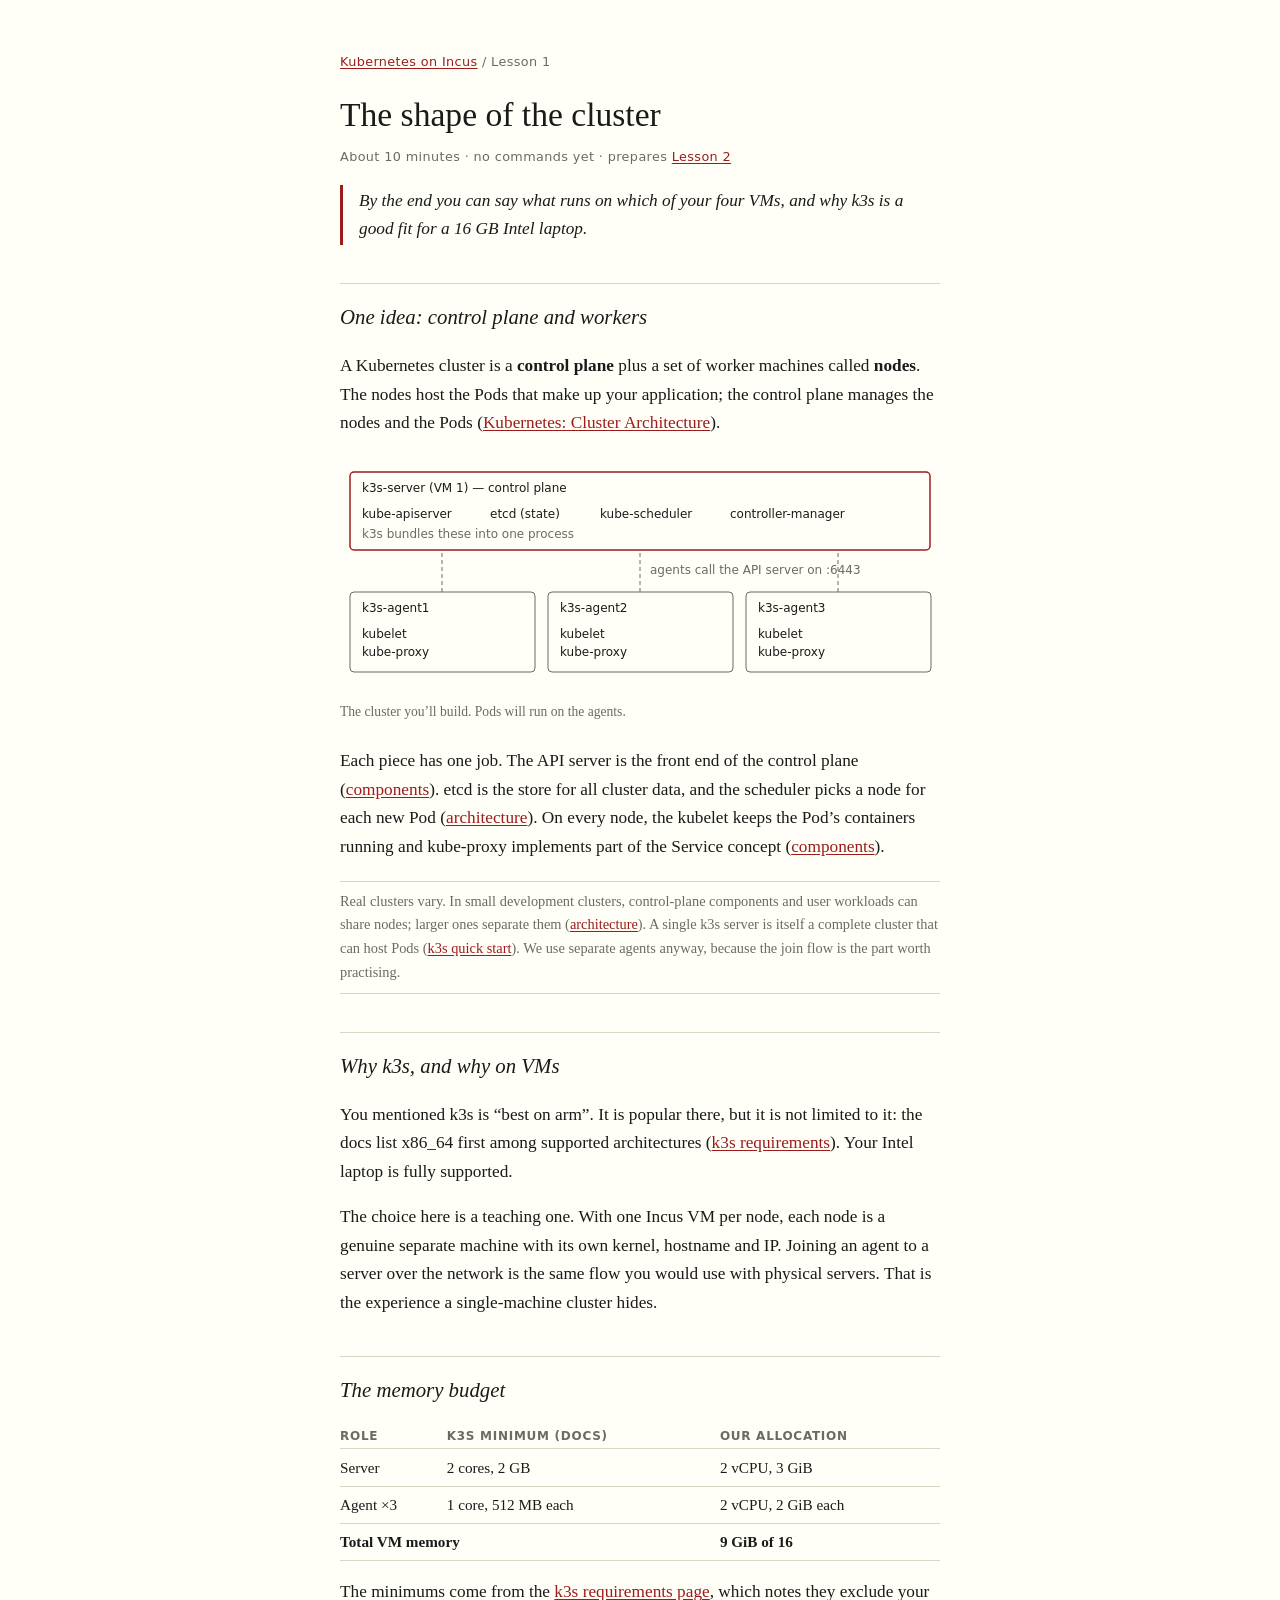
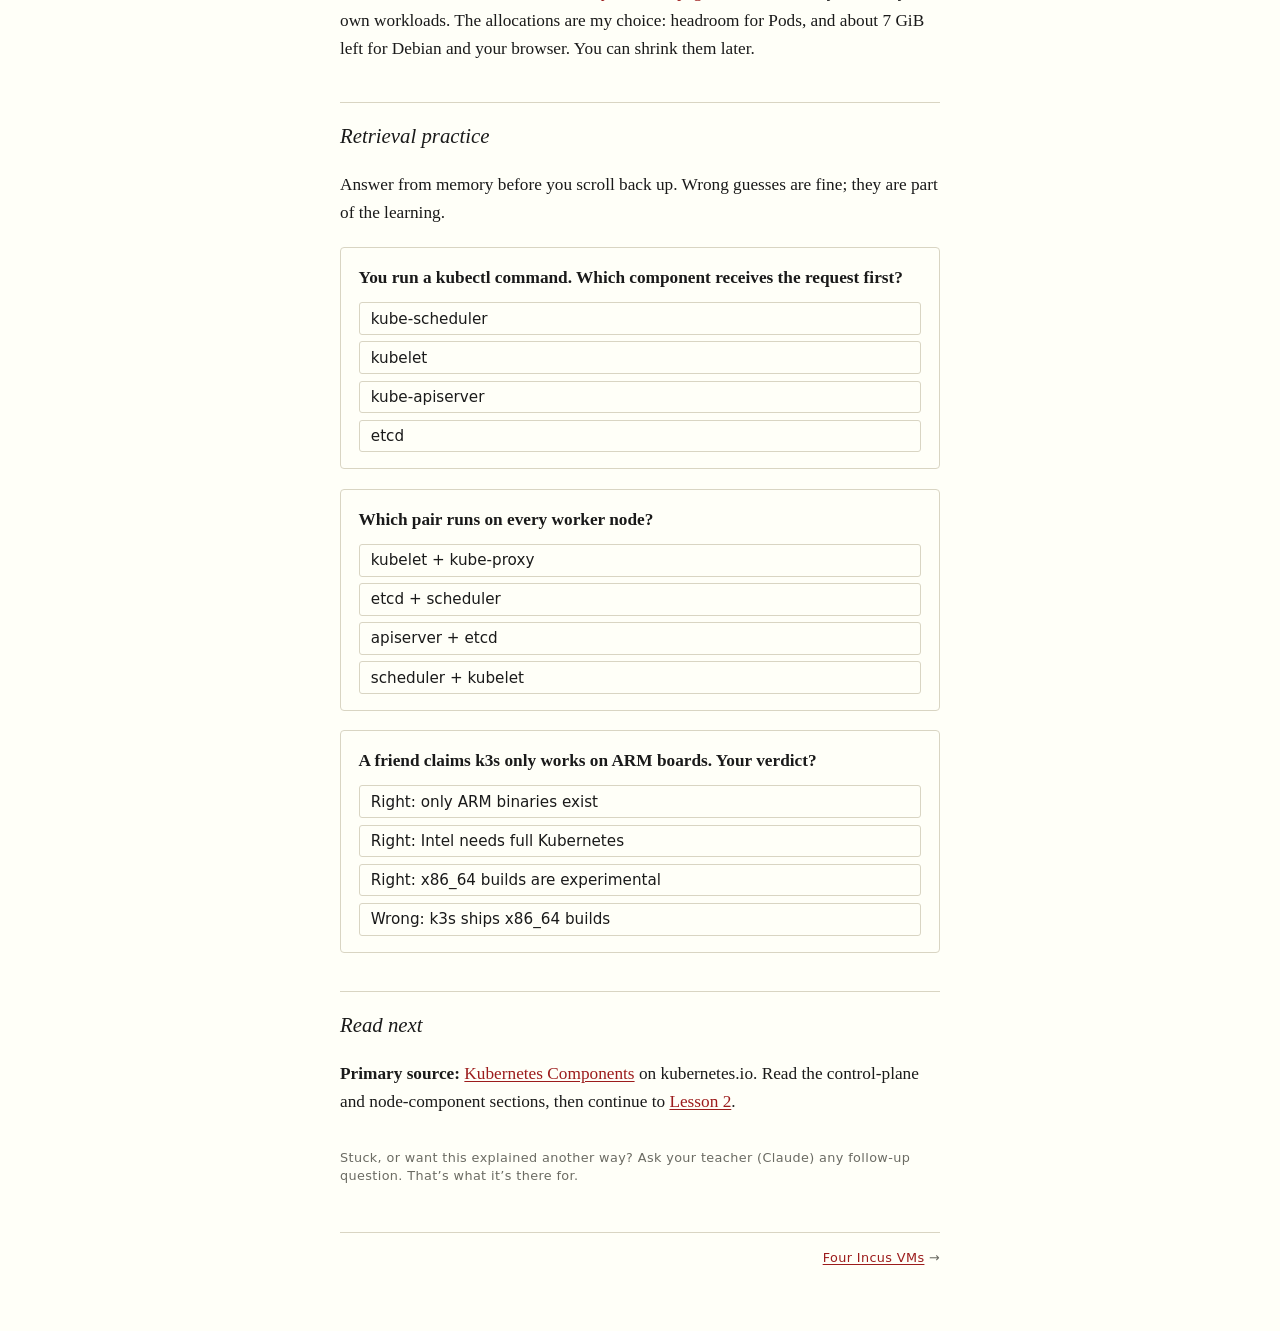
==== lessons/0001-cluster-shape.html @ 0799b962 "Course scaffold, lessons 1-2, incus cheat sheet" ====
<!doctype html>
<html lang="en"><head><meta charset="utf-8"><meta name="viewport" content="width=device-width,initial-scale=1">
<title>Lesson 1 · The shape of the cluster</title>
<link rel="stylesheet" href="../assets/style.css"></head><body>
<p class="crumbs"><a href="../index.html">Kubernetes on Incus</a> / Lesson 1</p>
<h1>The shape of the cluster</h1>
<p class="meta">About 10 minutes · no commands yet · prepares <a href="0002-four-incus-vms.html">Lesson 2</a></p>

<p class="win">By the end you can say what runs on which of your four VMs, and why k3s is a good fit for a 16&nbsp;GB Intel laptop.</p>

<h2>One idea: control plane and workers</h2>
<p>A Kubernetes cluster is a <strong>control plane</strong> plus a set of worker machines called <strong>nodes</strong>. The nodes host the Pods that make up your application; the control plane manages the nodes and the Pods (<a href="https://kubernetes.io/docs/concepts/architecture/">Kubernetes: Cluster Architecture</a>).</p>

<figure>
<svg viewBox="0 0 600 230" role="img" aria-label="One server VM with control plane components, three agent VMs with kubelet and kube-proxy" width="100%">
  <rect class="box hot" x="10" y="10" width="580" height="78" rx="4"/>
  <text x="22" y="30" font-weight="bold">k3s-server (VM 1) — control plane</text>
  <text x="22" y="56">kube-apiserver</text><text x="150" y="56">etcd (state)</text><text x="260" y="56">kube-scheduler</text><text x="390" y="56">controller-manager</text>
  <text class="dim" x="22" y="76">k3s bundles these into one process</text>
  <g>
    <rect class="box" x="10" y="130" width="185" height="80" rx="4"/><text x="22" y="150" font-weight="bold">k3s-agent1</text><text x="22" y="176">kubelet</text><text x="22" y="194">kube-proxy</text>
    <rect class="box" x="208" y="130" width="185" height="80" rx="4"/><text x="220" y="150" font-weight="bold">k3s-agent2</text><text x="220" y="176">kubelet</text><text x="220" y="194">kube-proxy</text>
    <rect class="box" x="406" y="130" width="185" height="80" rx="4"/><text x="418" y="150" font-weight="bold">k3s-agent3</text><text x="418" y="176">kubelet</text><text x="418" y="194">kube-proxy</text>
  </g>
  <path class="box" d="M102 130V88M300 130V88M498 130V88" stroke-dasharray="4 3"/>
  <text class="dim" x="310" y="112">agents call the API server on :6443</text>
</svg>
<figcaption>The cluster you’ll build. Pods will run on the agents.</figcaption></figure>

<p>Each piece has one job. The API server is the front end of the control plane (<a href="https://kubernetes.io/docs/concepts/overview/components/">components</a>). etcd is the store for all cluster data, and the scheduler picks a node for each new Pod (<a href="https://kubernetes.io/docs/concepts/architecture/">architecture</a>). On every node, the kubelet keeps the Pod’s containers running and kube-proxy implements part of the Service concept (<a href="https://kubernetes.io/docs/concepts/overview/components/">components</a>).</p>

<div class="aside">Real clusters vary. In small development clusters, control-plane components and user workloads can share nodes; larger ones separate them (<a href="https://kubernetes.io/docs/concepts/architecture/">architecture</a>). A single k3s server is itself a complete cluster that can host Pods (<a href="https://docs.k3s.io/quick-start">k3s quick start</a>). We use separate agents anyway, because the join flow is the part worth practising.</div>

<h2>Why k3s, and why on VMs</h2>
<p>You mentioned k3s is “best on arm”. It is popular there, but it is not limited to it: the docs list x86_64 first among supported architectures (<a href="https://docs.k3s.io/installation/requirements">k3s requirements</a>). Your Intel laptop is fully supported.</p>
<p>The choice here is a teaching one. With one Incus VM per node, each node is a genuine separate machine with its own kernel, hostname and IP. Joining an agent to a server over the network is the same flow you would use with physical servers. That is the experience a single-machine cluster hides.</p>

<h2>The memory budget</h2>
<table>
<tr><th>Role</th><th>k3s minimum (docs)</th><th>Our allocation</th></tr>
<tr><td>Server</td><td>2 cores, 2&nbsp;GB</td><td>2 vCPU, 3&nbsp;GiB</td></tr>
<tr><td>Agent ×3</td><td>1 core, 512&nbsp;MB each</td><td>2 vCPU, 2&nbsp;GiB each</td></tr>
<tr><td colspan="2"><strong>Total VM memory</strong></td><td><strong>9&nbsp;GiB of 16</strong></td></tr>
</table>
<p>The minimums come from the <a href="https://docs.k3s.io/installation/requirements">k3s requirements page</a>, which notes they exclude your own workloads. The allocations are my choice: headroom for Pods, and about 7&nbsp;GiB left for Debian and your browser. You can shrink them later.</p>

<h2>Retrieval practice</h2>
<p>Answer from memory before you scroll back up. Wrong guesses are fine; they are part of the learning.</p>

<div class="quiz"><p class="q">You run a kubectl command. Which component receives the request first?</p>
<ol><li>kube-scheduler</li><li>kubelet</li><li data-correct>kube-apiserver</li><li>etcd</li></ol>
<p class="why">The API server is the front end of the control plane. Other components, and you, talk to it.</p></div>

<div class="quiz"><p class="q">Which pair runs on every worker node?</p>
<ol><li data-correct>kubelet + kube-proxy</li><li>etcd + scheduler</li><li>apiserver + etcd</li><li>scheduler + kubelet</li></ol>
<p class="why">Node components run on every node. The scheduler and etcd belong to the control plane.</p></div>

<div class="quiz"><p class="q">A friend claims k3s only works on ARM boards. Your verdict?</p>
<ol><li>Right: only ARM binaries exist</li><li>Right: Intel needs full Kubernetes</li><li>Right: x86_64 builds are experimental</li><li data-correct>Wrong: k3s ships x86_64 builds</li></ol>
<p class="why">x86_64 is a listed, supported architecture in the k3s requirements.</p></div>

<h2>Read next</h2>
<p><strong>Primary source:</strong> <a href="https://kubernetes.io/docs/concepts/overview/components/">Kubernetes Components</a> on kubernetes.io. Read the control-plane and node-component sections, then continue to <a href="0002-four-incus-vms.html">Lesson 2</a>.</p>
<p class="foot">Stuck, or want this explained another way? Ask your teacher (Claude) any follow-up question. That’s what it’s there for.</p>
<nav class="pager" id="pager"></nav>
<script src="../assets/lessons.js"></script><script src="../assets/course.js"></script>
</body></html>
---- assets/style.css ----
:root{color-scheme:light dark;--bg:#fffff8;--fg:#1a1a1a;--mute:#6b6b63;--rule:#d9d5c3;--accent:#9c1c1c;--code:#f3f0e0;--ok:#1a6b2f;--bad:#9c1c1c}
@media(prefers-color-scheme:dark){:root{--bg:#16171b;--fg:#e9e7e0;--mute:#9b9b92;--rule:#34353b;--accent:#ff8f7e;--code:#202128;--ok:#6fcf8a;--bad:#ff8f7e}}
*{box-sizing:border-box}
html{background:var(--bg)}
body{max-width:40rem;margin:0 auto;padding:2.5rem 1.25rem 4rem;color:var(--fg);font:1.08rem/1.65 Georgia,"Iowan Old Style","Palatino Linotype",serif}
h1{font-size:2.1rem;line-height:1.2;font-weight:400;margin:.2rem 0 .4rem}
h2{font-size:1.3rem;font-weight:400;font-style:italic;margin:2.4rem 0 .5rem;border-top:1px solid var(--rule);padding-top:1rem}
.meta,.crumbs,.pager,.foot{font:.8rem/1.4 ui-sans-serif,system-ui,sans-serif;color:var(--mute);letter-spacing:.03em}
.crumbs{margin-bottom:1.5rem}
a{color:var(--accent);text-underline-offset:2px}
.win{border-left:3px solid var(--accent);padding:.1rem 0 .1rem 1rem;margin:1.2rem 0;font-style:italic}
code,pre{font:.86rem/1.5 ui-monospace,"SF Mono",Menlo,Consolas,monospace;background:var(--code);border-radius:3px}
code{padding:.08em .3em}
pre{padding:.8rem 1rem;overflow-x:auto;margin:1rem 0}
pre code{padding:0;background:none}
table{border-collapse:collapse;width:100%;font-size:.95rem;margin:1rem 0}
th,td{text-align:left;padding:.35rem .6rem .35rem 0;border-bottom:1px solid var(--rule)}
th{font:600 .75rem ui-sans-serif,system-ui,sans-serif;text-transform:uppercase;letter-spacing:.06em;color:var(--mute)}
.aside{font-size:.9rem;color:var(--mute);border-top:1px solid var(--rule);border-bottom:1px solid var(--rule);padding:.5rem 0;margin:1.2rem 0}
figure{margin:1.5rem 0}figcaption{font-size:.85rem;color:var(--mute)}
svg text{fill:var(--fg);font:12px ui-sans-serif,system-ui,sans-serif}
svg .box{fill:none;stroke:var(--mute)}svg .hot{stroke:var(--accent);stroke-width:1.5}svg .dim{fill:var(--mute)}
.quiz,.check{border:1px solid var(--rule);border-radius:4px;padding:1rem 1.1rem;margin:1.2rem 0}
.quiz .q{margin:0 0 .6rem;font-weight:bold}
.quiz ol{list-style:none;padding:0;margin:0;display:grid;gap:.4rem}
.quiz button{all:unset;display:block;width:100%;box-sizing:border-box;cursor:pointer;padding:.4rem .7rem;border:1px solid var(--rule);border-radius:3px;font:.95rem ui-sans-serif,system-ui,sans-serif}
.quiz button:hover,.quiz button:focus-visible{border-color:var(--accent)}
.quiz button.right{border-color:var(--ok);color:var(--ok)}.quiz button.wrong{border-color:var(--bad);color:var(--bad)}
.why,.fb{display:none;margin:.7rem 0 0;font-size:.95rem}.why.on,.fb.on{display:block}
.check textarea{width:100%;min-height:7rem;background:var(--code);color:var(--fg);border:1px solid var(--rule);border-radius:3px;padding:.6rem;font:.82rem/1.4 ui-monospace,Menlo,monospace}
.check button{margin-top:.5rem;padding:.35rem .9rem;font:.85rem ui-sans-serif,system-ui,sans-serif;cursor:pointer;background:var(--accent);color:var(--bg);border:0;border-radius:3px}
.fb.ok{color:var(--ok)}.fb.no{color:var(--bad)}
.pager{display:flex;justify-content:space-between;gap:1rem;margin-top:3rem;border-top:1px solid var(--rule);padding-top:1rem}
.foot{margin-top:2rem}
@media print{body{max-width:none;font-size:10.5pt}.quiz,.check,.pager,.crumbs{display:none}a{color:inherit}}
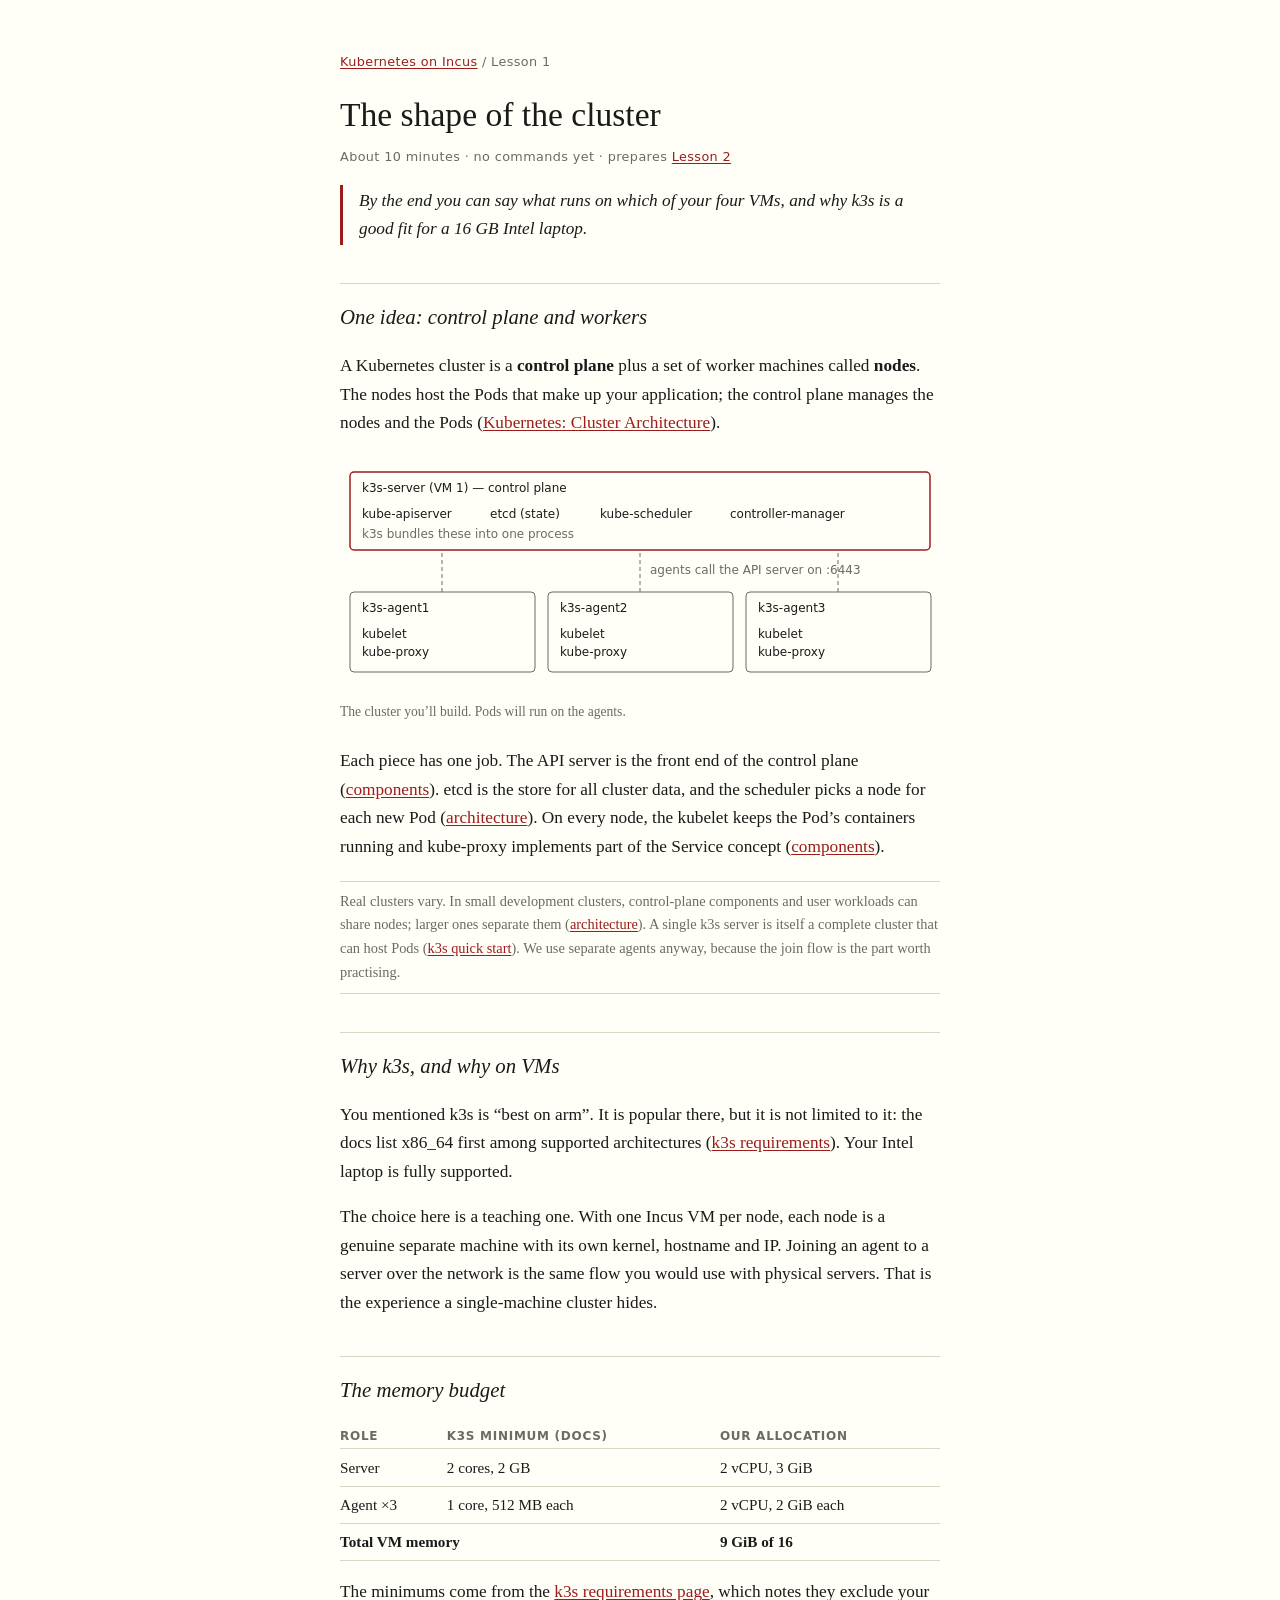
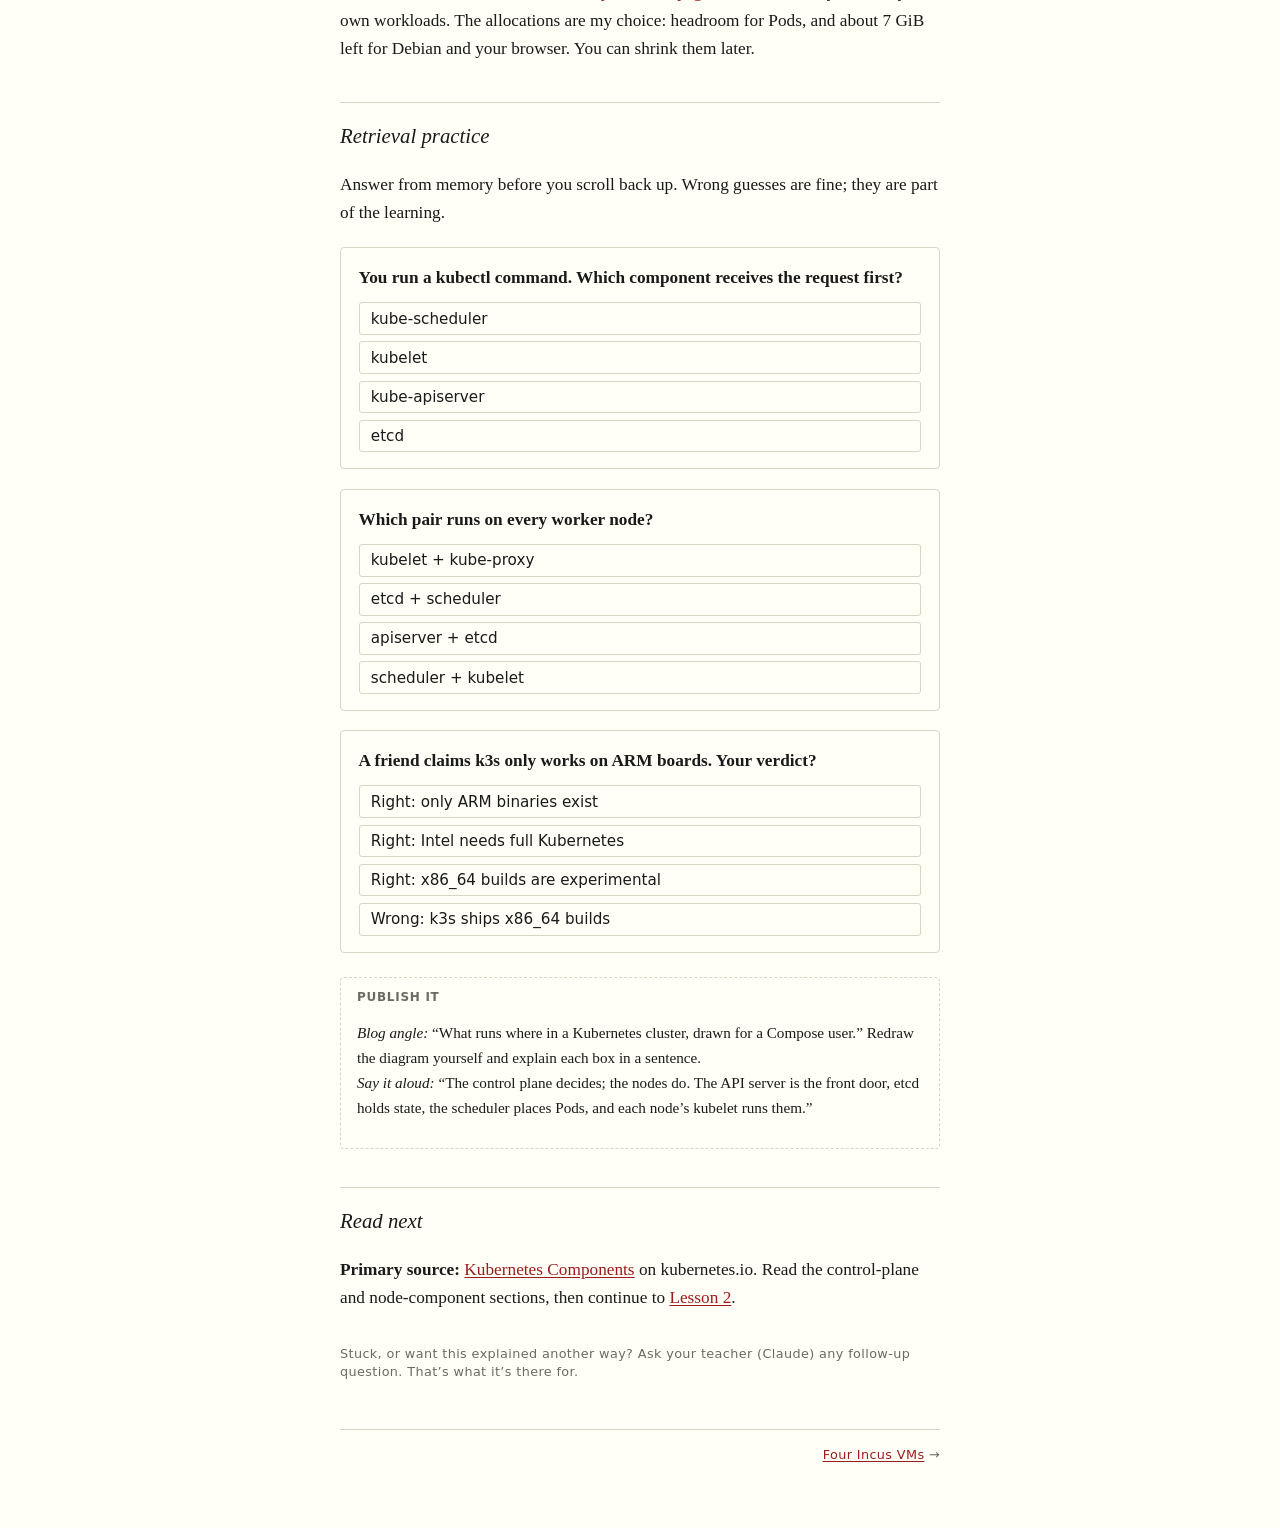
==== commit e1587660: "Confirm mission (SWE to SRE/platform), add sources, publish prompts" ====
--- a/lessons/0001-cluster-shape.html
+++ b/lessons/0001-cluster-shape.html
@@ -59,6 +59,9 @@
 <ol><li>Right: only ARM binaries exist</li><li>Right: Intel needs full Kubernetes</li><li>Right: x86_64 builds are experimental</li><li data-correct>Wrong: k3s ships x86_64 builds</li></ol>
 <p class="why">x86_64 is a listed, supported architecture in the k3s requirements.</p></div>
 
+<div class="publish"><strong>Publish it</strong>
+<p><em>Blog angle:</em> “What runs where in a Kubernetes cluster, drawn for a Compose user.” Redraw the diagram yourself and explain each box in a sentence.<br>
+<em>Say it aloud:</em> “The control plane decides; the nodes do. The API server is the front door, etcd holds state, the scheduler places Pods, and each node’s kubelet runs them.”</p></div>
 <h2>Read next</h2>
 <p><strong>Primary source:</strong> <a href="https://kubernetes.io/docs/concepts/overview/components/">Kubernetes Components</a> on kubernetes.io. Read the control-plane and node-component sections, then continue to <a href="0002-four-incus-vms.html">Lesson 2</a>.</p>
 <p class="foot">Stuck, or want this explained another way? Ask your teacher (Claude) any follow-up question. That’s what it’s there for.</p>
--- a/assets/style.css
+++ b/assets/style.css
@@ -33,3 +33,6 @@
 .pager{display:flex;justify-content:space-between;gap:1rem;margin-top:3rem;border-top:1px solid var(--rule);padding-top:1rem}
 .foot{margin-top:2rem}
 @media print{body{max-width:none;font-size:10.5pt}.quiz,.check,.pager,.crumbs{display:none}a{color:inherit}}
+.publish{border:1px dashed var(--rule);border-radius:4px;padding:.8rem 1rem;margin:1.5rem 0;font-size:.95rem}
+.publish strong:first-child{font:600 .75rem ui-sans-serif,system-ui,sans-serif;text-transform:uppercase;letter-spacing:.06em;color:var(--mute);display:block;margin-bottom:.3rem}
+@media print{.publish{display:none}}
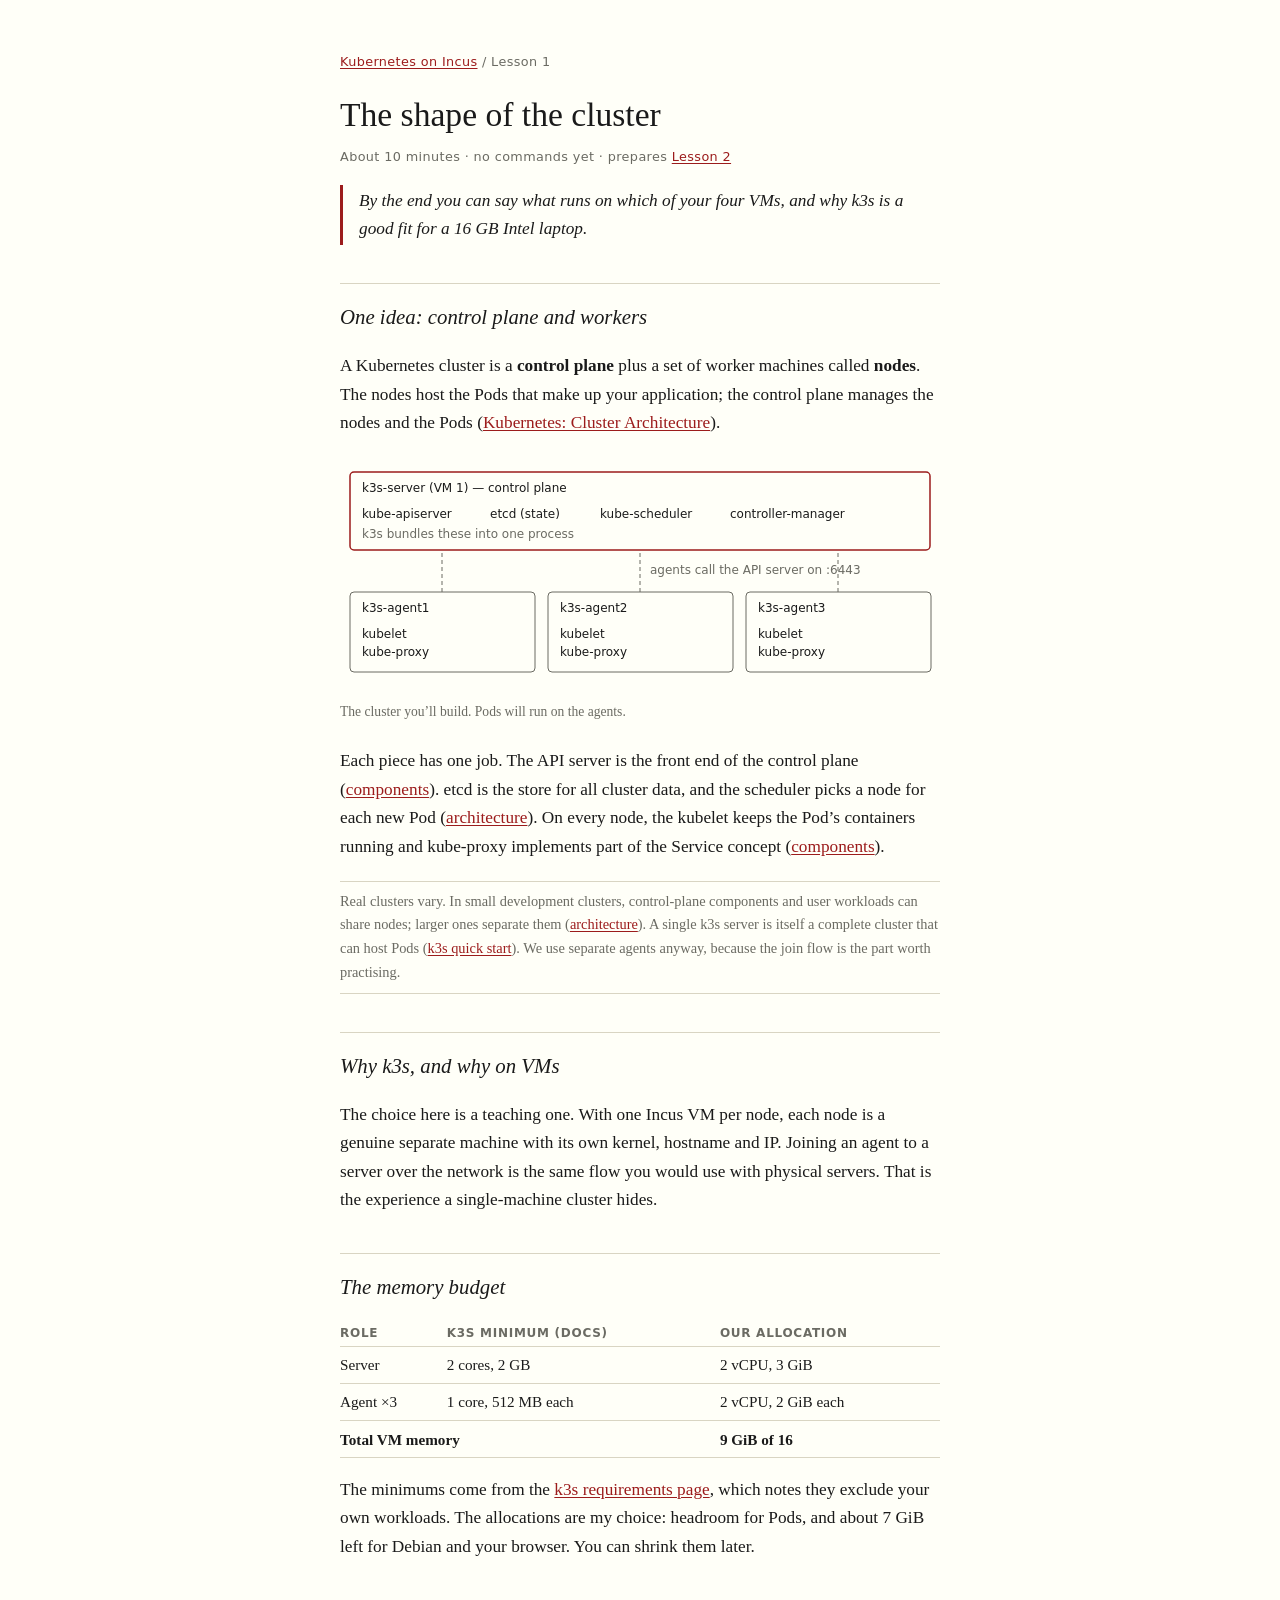
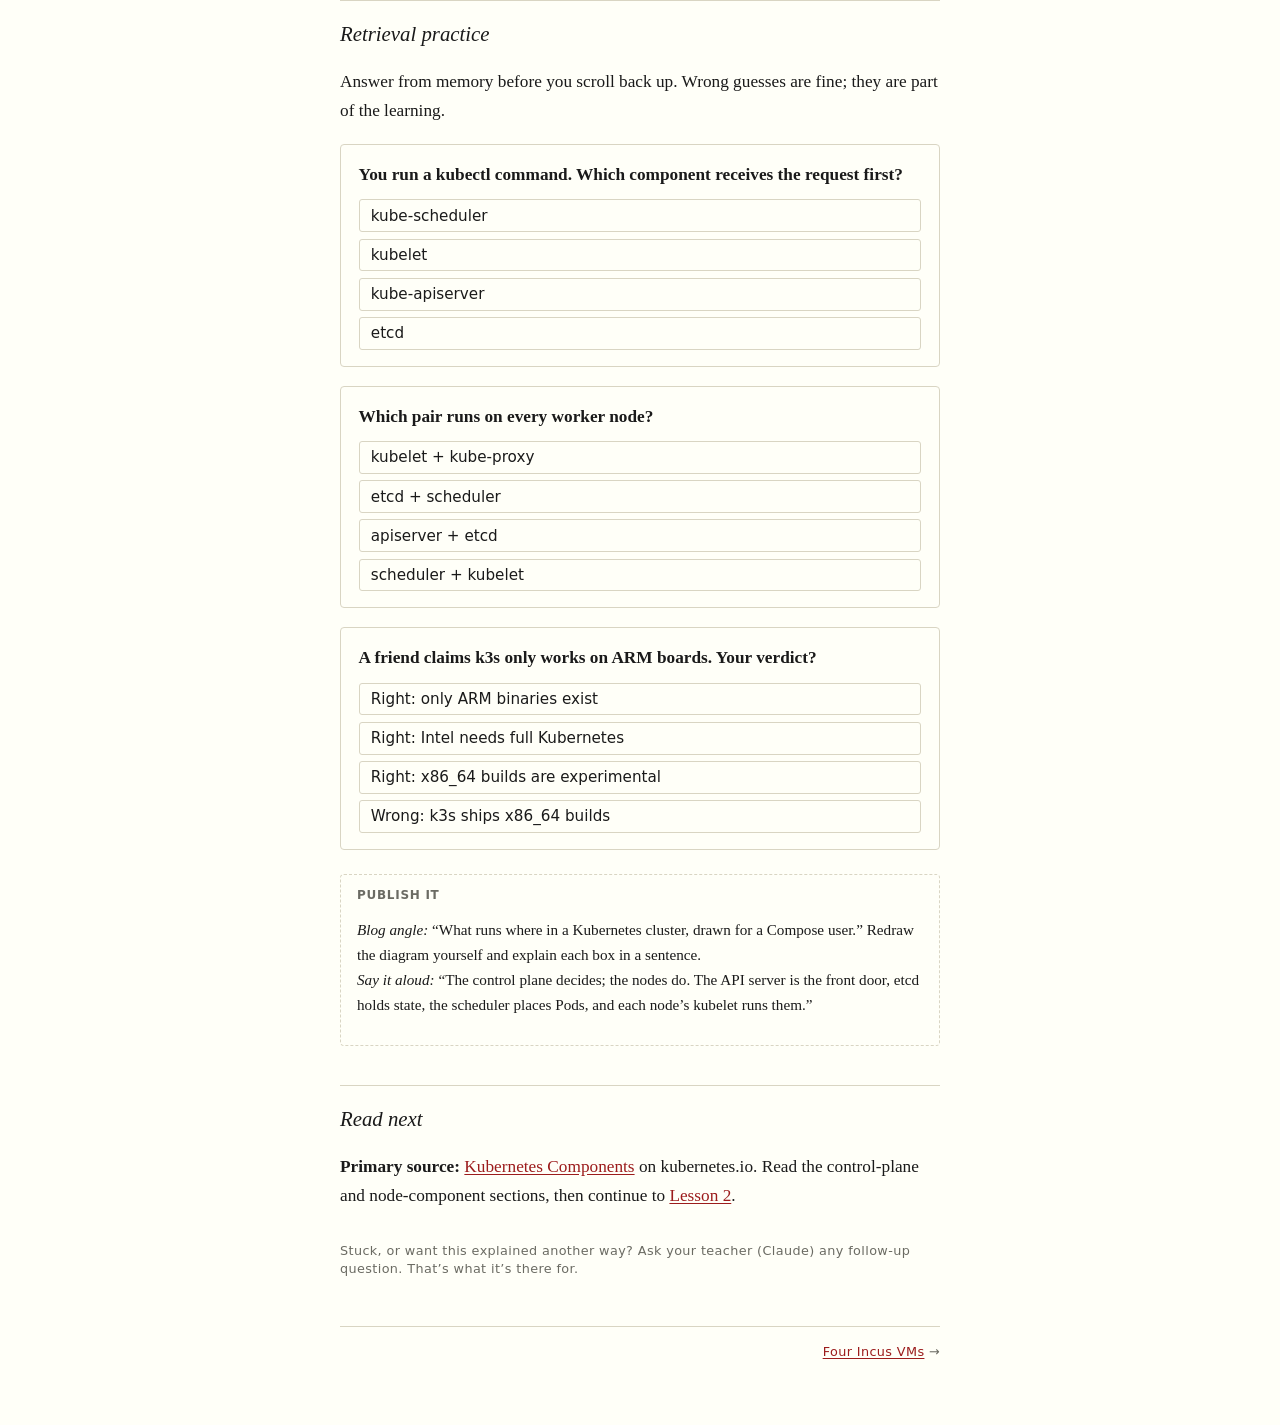
==== commit 908fda78: "edits and update instructions to debian 13" ====
--- a/lessons/0001-cluster-shape.html
+++ b/lessons/0001-cluster-shape.html
@@ -1,70 +1,147 @@
 <!doctype html>
-<html lang="en"><head><meta charset="utf-8"><meta name="viewport" content="width=device-width,initial-scale=1">
-<title>Lesson 1 · The shape of the cluster</title>
-<link rel="stylesheet" href="../assets/style.css"></head><body>
-<p class="crumbs"><a href="../index.html">Kubernetes on Incus</a> / Lesson 1</p>
-<h1>The shape of the cluster</h1>
-<p class="meta">About 10 minutes · no commands yet · prepares <a href="0002-four-incus-vms.html">Lesson 2</a></p>
+<html lang="en">
 
-<p class="win">By the end you can say what runs on which of your four VMs, and why k3s is a good fit for a 16&nbsp;GB Intel laptop.</p>
+<head>
+  <meta charset="utf-8">
+  <meta name="viewport" content="width=device-width,initial-scale=1">
+  <title>Lesson 1 · The shape of the cluster</title>
+  <link rel="stylesheet" href="../assets/style.css">
+</head>
 
-<h2>One idea: control plane and workers</h2>
-<p>A Kubernetes cluster is a <strong>control plane</strong> plus a set of worker machines called <strong>nodes</strong>. The nodes host the Pods that make up your application; the control plane manages the nodes and the Pods (<a href="https://kubernetes.io/docs/concepts/architecture/">Kubernetes: Cluster Architecture</a>).</p>
+<body>
+  <p class="crumbs"><a href="../index.html">Kubernetes on Incus</a> / Lesson 1</p>
+  <h1>The shape of the cluster</h1>
+  <p class="meta">About 10 minutes · no commands yet · prepares <a href="0002-four-incus-vms.html">Lesson 2</a></p>
 
-<figure>
-<svg viewBox="0 0 600 230" role="img" aria-label="One server VM with control plane components, three agent VMs with kubelet and kube-proxy" width="100%">
-  <rect class="box hot" x="10" y="10" width="580" height="78" rx="4"/>
-  <text x="22" y="30" font-weight="bold">k3s-server (VM 1) — control plane</text>
-  <text x="22" y="56">kube-apiserver</text><text x="150" y="56">etcd (state)</text><text x="260" y="56">kube-scheduler</text><text x="390" y="56">controller-manager</text>
-  <text class="dim" x="22" y="76">k3s bundles these into one process</text>
-  <g>
-    <rect class="box" x="10" y="130" width="185" height="80" rx="4"/><text x="22" y="150" font-weight="bold">k3s-agent1</text><text x="22" y="176">kubelet</text><text x="22" y="194">kube-proxy</text>
-    <rect class="box" x="208" y="130" width="185" height="80" rx="4"/><text x="220" y="150" font-weight="bold">k3s-agent2</text><text x="220" y="176">kubelet</text><text x="220" y="194">kube-proxy</text>
-    <rect class="box" x="406" y="130" width="185" height="80" rx="4"/><text x="418" y="150" font-weight="bold">k3s-agent3</text><text x="418" y="176">kubelet</text><text x="418" y="194">kube-proxy</text>
-  </g>
-  <path class="box" d="M102 130V88M300 130V88M498 130V88" stroke-dasharray="4 3"/>
-  <text class="dim" x="310" y="112">agents call the API server on :6443</text>
-</svg>
-<figcaption>The cluster you’ll build. Pods will run on the agents.</figcaption></figure>
+  <p class="win">By the end you can say what runs on which of your four VMs, and why k3s is a good fit for a 16&nbsp;GB
+    Intel laptop.</p>
 
-<p>Each piece has one job. The API server is the front end of the control plane (<a href="https://kubernetes.io/docs/concepts/overview/components/">components</a>). etcd is the store for all cluster data, and the scheduler picks a node for each new Pod (<a href="https://kubernetes.io/docs/concepts/architecture/">architecture</a>). On every node, the kubelet keeps the Pod’s containers running and kube-proxy implements part of the Service concept (<a href="https://kubernetes.io/docs/concepts/overview/components/">components</a>).</p>
+  <h2>One idea: control plane and workers</h2>
+  <p>A Kubernetes cluster is a <strong>control plane</strong> plus a set of worker machines called
+    <strong>nodes</strong>. The nodes host the Pods that make up your application; the control plane manages the nodes
+    and the Pods (<a href="https://kubernetes.io/docs/concepts/architecture/">Kubernetes: Cluster Architecture</a>).</p>
 
-<div class="aside">Real clusters vary. In small development clusters, control-plane components and user workloads can share nodes; larger ones separate them (<a href="https://kubernetes.io/docs/concepts/architecture/">architecture</a>). A single k3s server is itself a complete cluster that can host Pods (<a href="https://docs.k3s.io/quick-start">k3s quick start</a>). We use separate agents anyway, because the join flow is the part worth practising.</div>
+  <figure>
+    <svg viewBox="0 0 600 230" role="img"
+      aria-label="One server VM with control plane components, three agent VMs with kubelet and kube-proxy"
+      width="100%">
+      <rect class="box hot" x="10" y="10" width="580" height="78" rx="4" />
+      <text x="22" y="30" font-weight="bold">k3s-server (VM 1) — control plane</text>
+      <text x="22" y="56">kube-apiserver</text><text x="150" y="56">etcd (state)</text><text x="260"
+        y="56">kube-scheduler</text><text x="390" y="56">controller-manager</text>
+      <text class="dim" x="22" y="76">k3s bundles these into one process</text>
+      <g>
+        <rect class="box" x="10" y="130" width="185" height="80" rx="4" /><text x="22" y="150"
+          font-weight="bold">k3s-agent1</text><text x="22" y="176">kubelet</text><text x="22" y="194">kube-proxy</text>
+        <rect class="box" x="208" y="130" width="185" height="80" rx="4" /><text x="220" y="150"
+          font-weight="bold">k3s-agent2</text><text x="220" y="176">kubelet</text><text x="220"
+          y="194">kube-proxy</text>
+        <rect class="box" x="406" y="130" width="185" height="80" rx="4" /><text x="418" y="150"
+          font-weight="bold">k3s-agent3</text><text x="418" y="176">kubelet</text><text x="418"
+          y="194">kube-proxy</text>
+      </g>
+      <path class="box" d="M102 130V88M300 130V88M498 130V88" stroke-dasharray="4 3" />
+      <text class="dim" x="310" y="112">agents call the API server on :6443</text>
+    </svg>
+    <figcaption>The cluster you’ll build. Pods will run on the agents.</figcaption>
+  </figure>
 
-<h2>Why k3s, and why on VMs</h2>
-<p>You mentioned k3s is “best on arm”. It is popular there, but it is not limited to it: the docs list x86_64 first among supported architectures (<a href="https://docs.k3s.io/installation/requirements">k3s requirements</a>). Your Intel laptop is fully supported.</p>
-<p>The choice here is a teaching one. With one Incus VM per node, each node is a genuine separate machine with its own kernel, hostname and IP. Joining an agent to a server over the network is the same flow you would use with physical servers. That is the experience a single-machine cluster hides.</p>
+  <p>Each piece has one job. The API server is the front end of the control plane (<a
+      href="https://kubernetes.io/docs/concepts/overview/components/">components</a>). etcd is the store for all cluster
+    data, and the scheduler picks a node for each new Pod (<a
+      href="https://kubernetes.io/docs/concepts/architecture/">architecture</a>). On every node, the kubelet keeps the
+    Pod’s containers running and kube-proxy implements part of the Service concept (<a
+      href="https://kubernetes.io/docs/concepts/overview/components/">components</a>).</p>
 
-<h2>The memory budget</h2>
-<table>
-<tr><th>Role</th><th>k3s minimum (docs)</th><th>Our allocation</th></tr>
-<tr><td>Server</td><td>2 cores, 2&nbsp;GB</td><td>2 vCPU, 3&nbsp;GiB</td></tr>
-<tr><td>Agent ×3</td><td>1 core, 512&nbsp;MB each</td><td>2 vCPU, 2&nbsp;GiB each</td></tr>
-<tr><td colspan="2"><strong>Total VM memory</strong></td><td><strong>9&nbsp;GiB of 16</strong></td></tr>
-</table>
-<p>The minimums come from the <a href="https://docs.k3s.io/installation/requirements">k3s requirements page</a>, which notes they exclude your own workloads. The allocations are my choice: headroom for Pods, and about 7&nbsp;GiB left for Debian and your browser. You can shrink them later.</p>
+  <div class="aside">Real clusters vary. In small development clusters, control-plane components and user workloads can
+    share nodes; larger ones separate them (<a
+      href="https://kubernetes.io/docs/concepts/architecture/">architecture</a>). A single k3s server is itself a
+    complete cluster that can host Pods (<a href="https://docs.k3s.io/quick-start">k3s quick start</a>). We use separate
+    agents anyway, because the join flow is the part worth practising.</div>
 
-<h2>Retrieval practice</h2>
-<p>Answer from memory before you scroll back up. Wrong guesses are fine; they are part of the learning.</p>
+  <h2>Why k3s, and why on VMs</h2>
+  <p>The choice here is a teaching one. With one Incus VM per node, each node is a genuine separate machine with its own
+    kernel, hostname and IP. Joining an agent to a server over the network is the same flow you would use with physical
+    servers. That is the experience a single-machine cluster hides.</p>
 
-<div class="quiz"><p class="q">You run a kubectl command. Which component receives the request first?</p>
-<ol><li>kube-scheduler</li><li>kubelet</li><li data-correct>kube-apiserver</li><li>etcd</li></ol>
-<p class="why">The API server is the front end of the control plane. Other components, and you, talk to it.</p></div>
+  <h2>The memory budget</h2>
+  <table>
+    <tr>
+      <th>Role</th>
+      <th>k3s minimum (docs)</th>
+      <th>Our allocation</th>
+    </tr>
+    <tr>
+      <td>Server</td>
+      <td>2 cores, 2&nbsp;GB</td>
+      <td>2 vCPU, 3&nbsp;GiB</td>
+    </tr>
+    <tr>
+      <td>Agent ×3</td>
+      <td>1 core, 512&nbsp;MB each</td>
+      <td>2 vCPU, 2&nbsp;GiB each</td>
+    </tr>
+    <tr>
+      <td colspan="2"><strong>Total VM memory</strong></td>
+      <td><strong>9&nbsp;GiB of 16</strong></td>
+    </tr>
+  </table>
+  <p>The minimums come from the <a href="https://docs.k3s.io/installation/requirements">k3s requirements page</a>, which
+    notes they exclude your own workloads. The allocations are my choice: headroom for Pods, and about 7&nbsp;GiB left
+    for Debian and your browser. You can shrink them later.</p>
 
-<div class="quiz"><p class="q">Which pair runs on every worker node?</p>
-<ol><li data-correct>kubelet + kube-proxy</li><li>etcd + scheduler</li><li>apiserver + etcd</li><li>scheduler + kubelet</li></ol>
-<p class="why">Node components run on every node. The scheduler and etcd belong to the control plane.</p></div>
+  <h2>Retrieval practice</h2>
+  <p>Answer from memory before you scroll back up. Wrong guesses are fine; they are part of the learning.</p>
 
-<div class="quiz"><p class="q">A friend claims k3s only works on ARM boards. Your verdict?</p>
-<ol><li>Right: only ARM binaries exist</li><li>Right: Intel needs full Kubernetes</li><li>Right: x86_64 builds are experimental</li><li data-correct>Wrong: k3s ships x86_64 builds</li></ol>
-<p class="why">x86_64 is a listed, supported architecture in the k3s requirements.</p></div>
+  <div class="quiz">
+    <p class="q">You run a kubectl command. Which component receives the request first?</p>
+    <ol>
+      <li>kube-scheduler</li>
+      <li>kubelet</li>
+      <li data-correct>kube-apiserver</li>
+      <li>etcd</li>
+    </ol>
+    <p class="why">The API server is the front end of the control plane. Other components, and you, talk to it.</p>
+  </div>
 
-<div class="publish"><strong>Publish it</strong>
-<p><em>Blog angle:</em> “What runs where in a Kubernetes cluster, drawn for a Compose user.” Redraw the diagram yourself and explain each box in a sentence.<br>
-<em>Say it aloud:</em> “The control plane decides; the nodes do. The API server is the front door, etcd holds state, the scheduler places Pods, and each node’s kubelet runs them.”</p></div>
-<h2>Read next</h2>
-<p><strong>Primary source:</strong> <a href="https://kubernetes.io/docs/concepts/overview/components/">Kubernetes Components</a> on kubernetes.io. Read the control-plane and node-component sections, then continue to <a href="0002-four-incus-vms.html">Lesson 2</a>.</p>
-<p class="foot">Stuck, or want this explained another way? Ask your teacher (Claude) any follow-up question. That’s what it’s there for.</p>
-<nav class="pager" id="pager"></nav>
-<script src="../assets/lessons.js"></script><script src="../assets/course.js"></script>
-</body></html>
+  <div class="quiz">
+    <p class="q">Which pair runs on every worker node?</p>
+    <ol>
+      <li data-correct>kubelet + kube-proxy</li>
+      <li>etcd + scheduler</li>
+      <li>apiserver + etcd</li>
+      <li>scheduler + kubelet</li>
+    </ol>
+    <p class="why">Node components run on every node. The scheduler and etcd belong to the control plane.</p>
+  </div>
+
+  <div class="quiz">
+    <p class="q">A friend claims k3s only works on ARM boards. Your verdict?</p>
+    <ol>
+      <li>Right: only ARM binaries exist</li>
+      <li>Right: Intel needs full Kubernetes</li>
+      <li>Right: x86_64 builds are experimental</li>
+      <li data-correct>Wrong: k3s ships x86_64 builds</li>
+    </ol>
+    <p class="why">x86_64 is a listed, supported architecture in the k3s requirements.</p>
+  </div>
+
+  <div class="publish"><strong>Publish it</strong>
+    <p><em>Blog angle:</em> “What runs where in a Kubernetes cluster, drawn for a Compose user.” Redraw the diagram
+      yourself and explain each box in a sentence.<br>
+      <em>Say it aloud:</em> “The control plane decides; the nodes do. The API server is the front door, etcd holds
+      state, the scheduler places Pods, and each node’s kubelet runs them.”
+    </p>
+  </div>
+  <h2>Read next</h2>
+  <p><strong>Primary source:</strong> <a href="https://kubernetes.io/docs/concepts/overview/components/">Kubernetes
+      Components</a> on kubernetes.io. Read the control-plane and node-component sections, then continue to <a
+      href="0002-four-incus-vms.html">Lesson 2</a>.</p>
+  <p class="foot">Stuck, or want this explained another way? Ask your teacher (Claude) any follow-up question. That’s
+    what it’s there for.</p>
+  <nav class="pager" id="pager"></nav>
+  <script src="../assets/lessons.js"></script>
+  <script src="../assets/course.js"></script>
+</body>
+
+</html>
